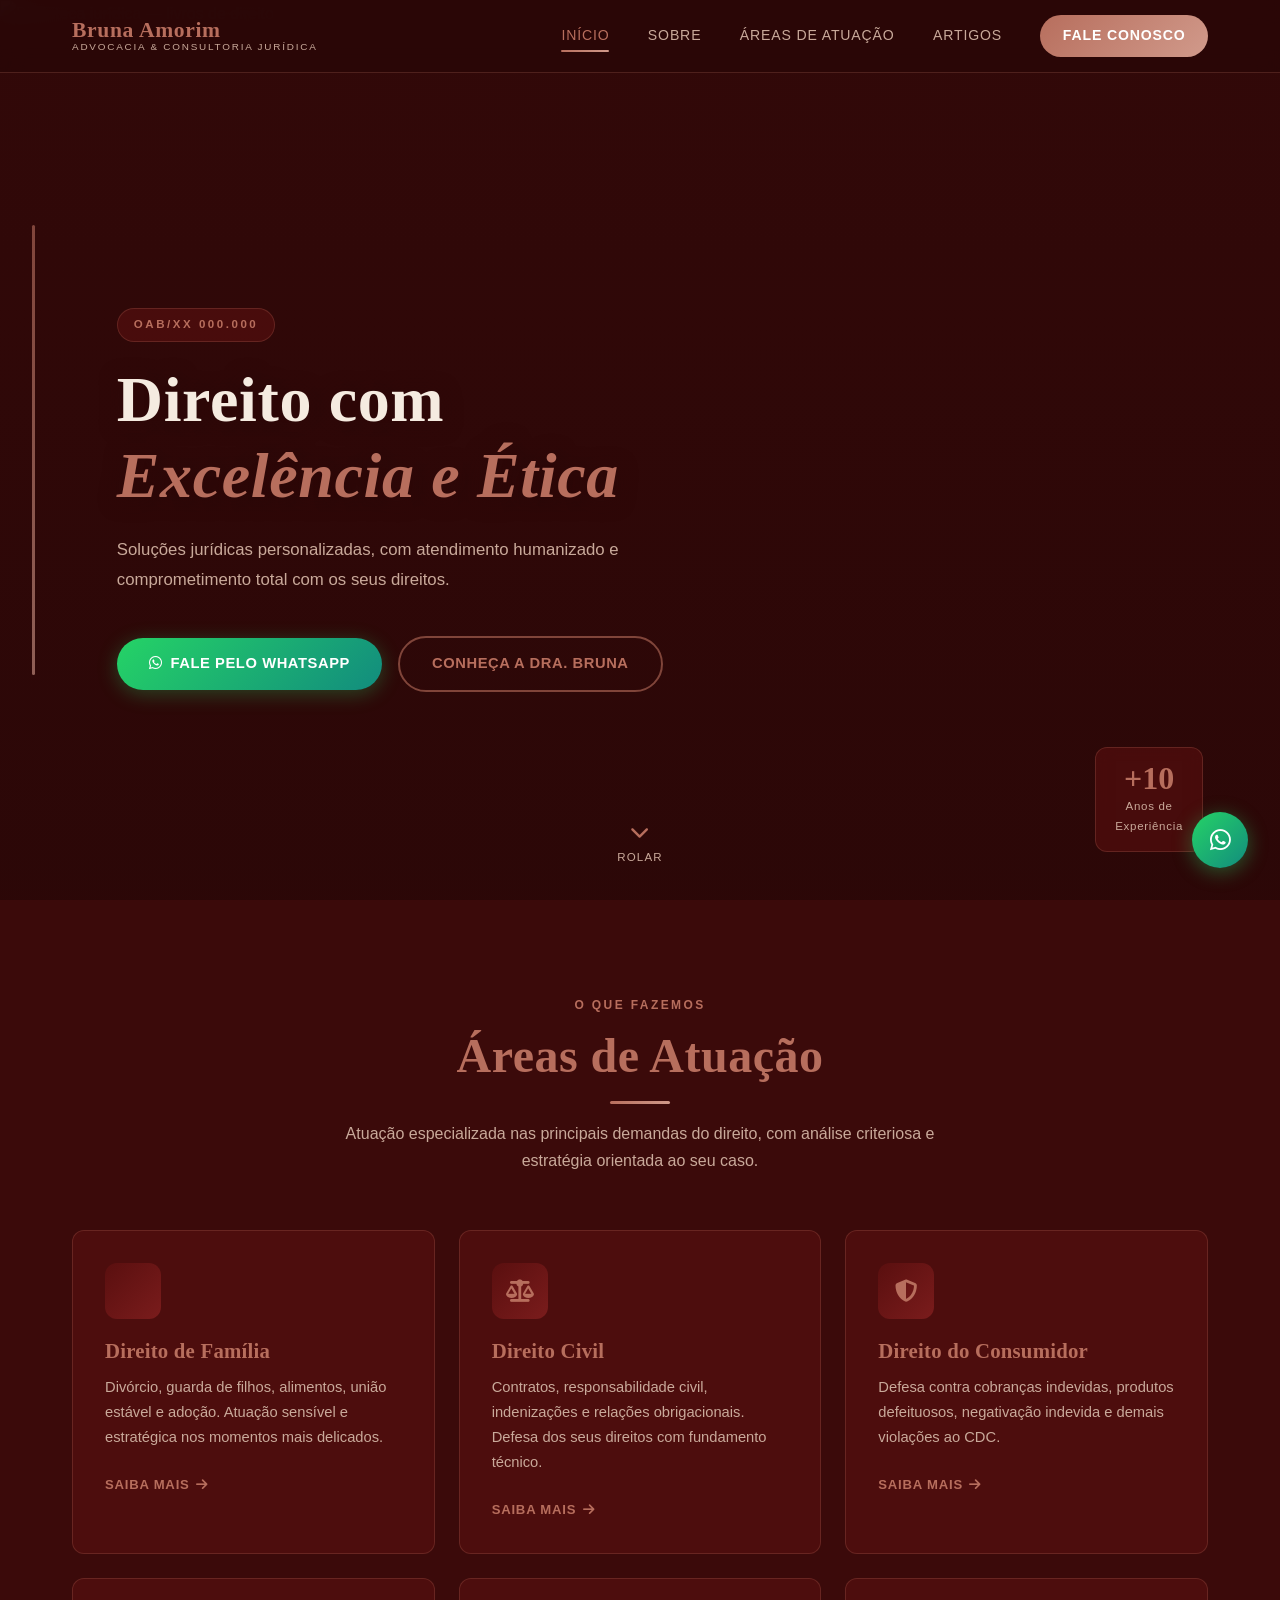
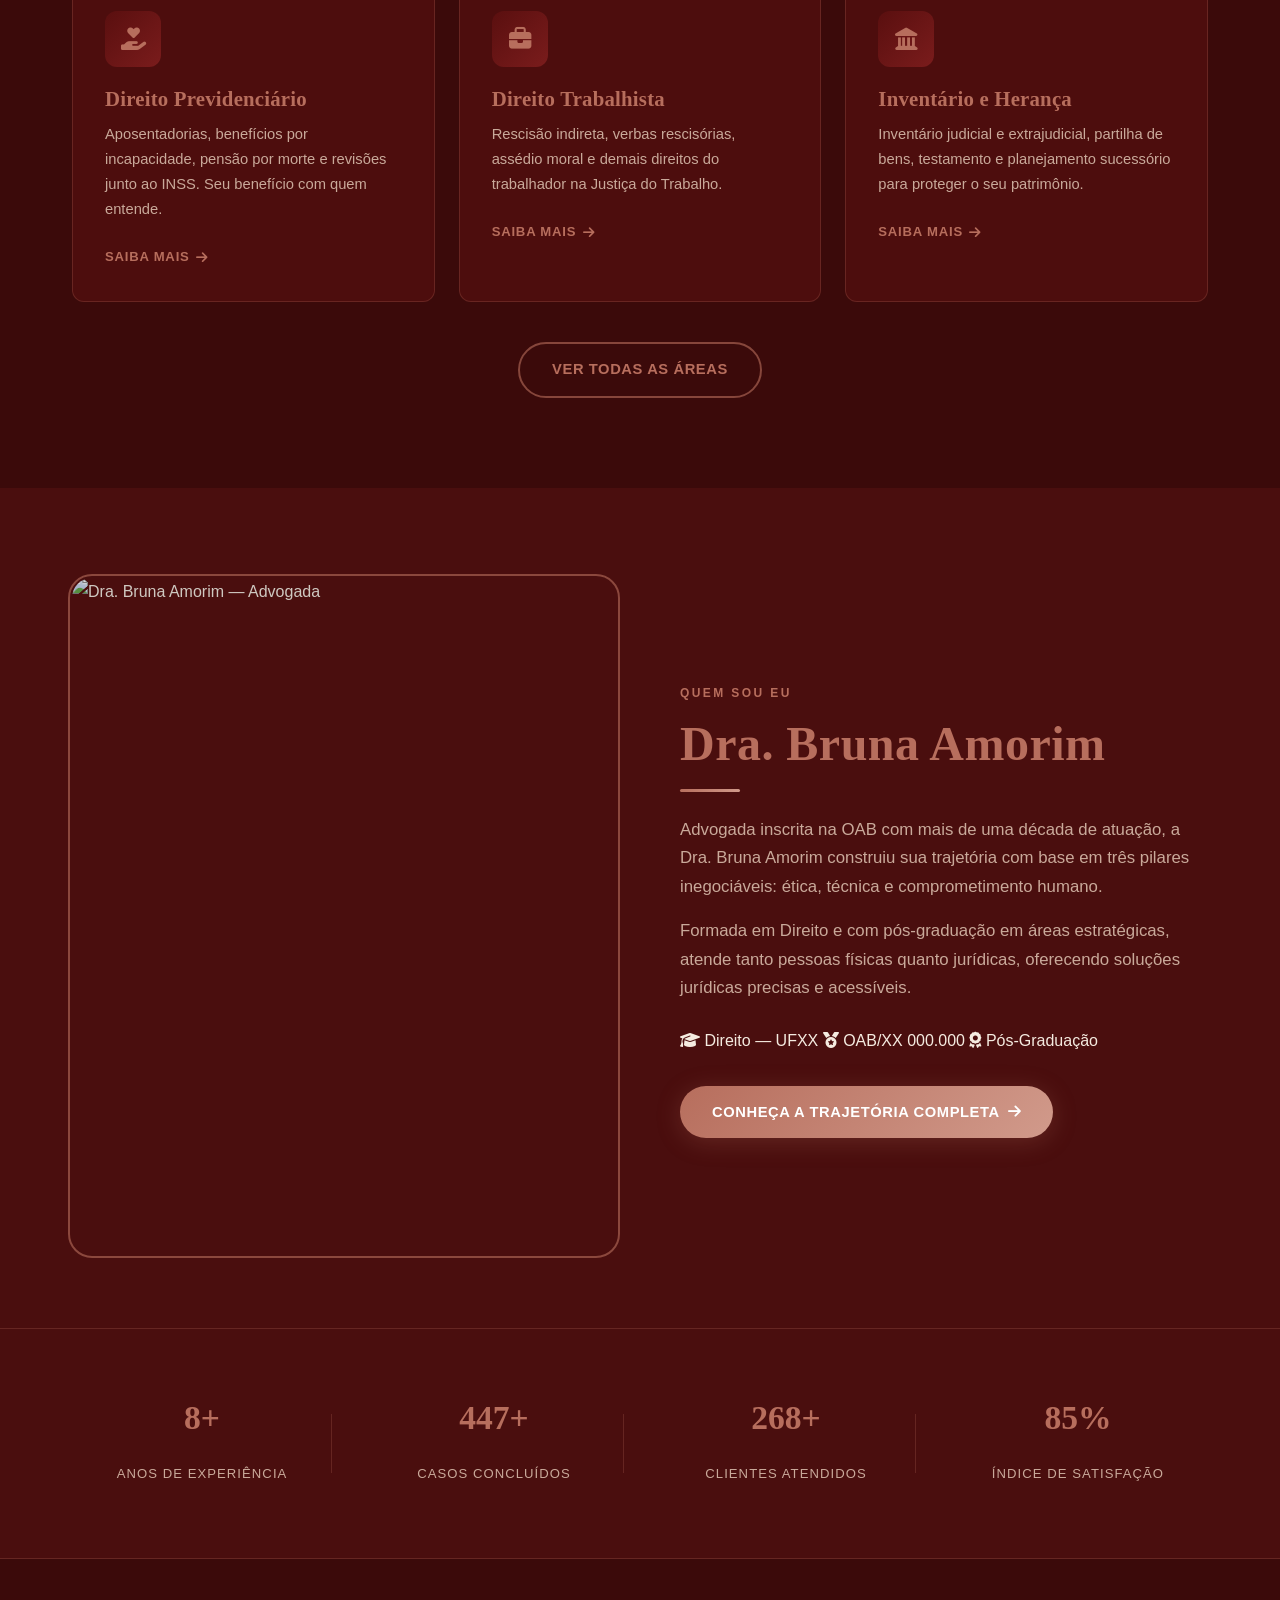
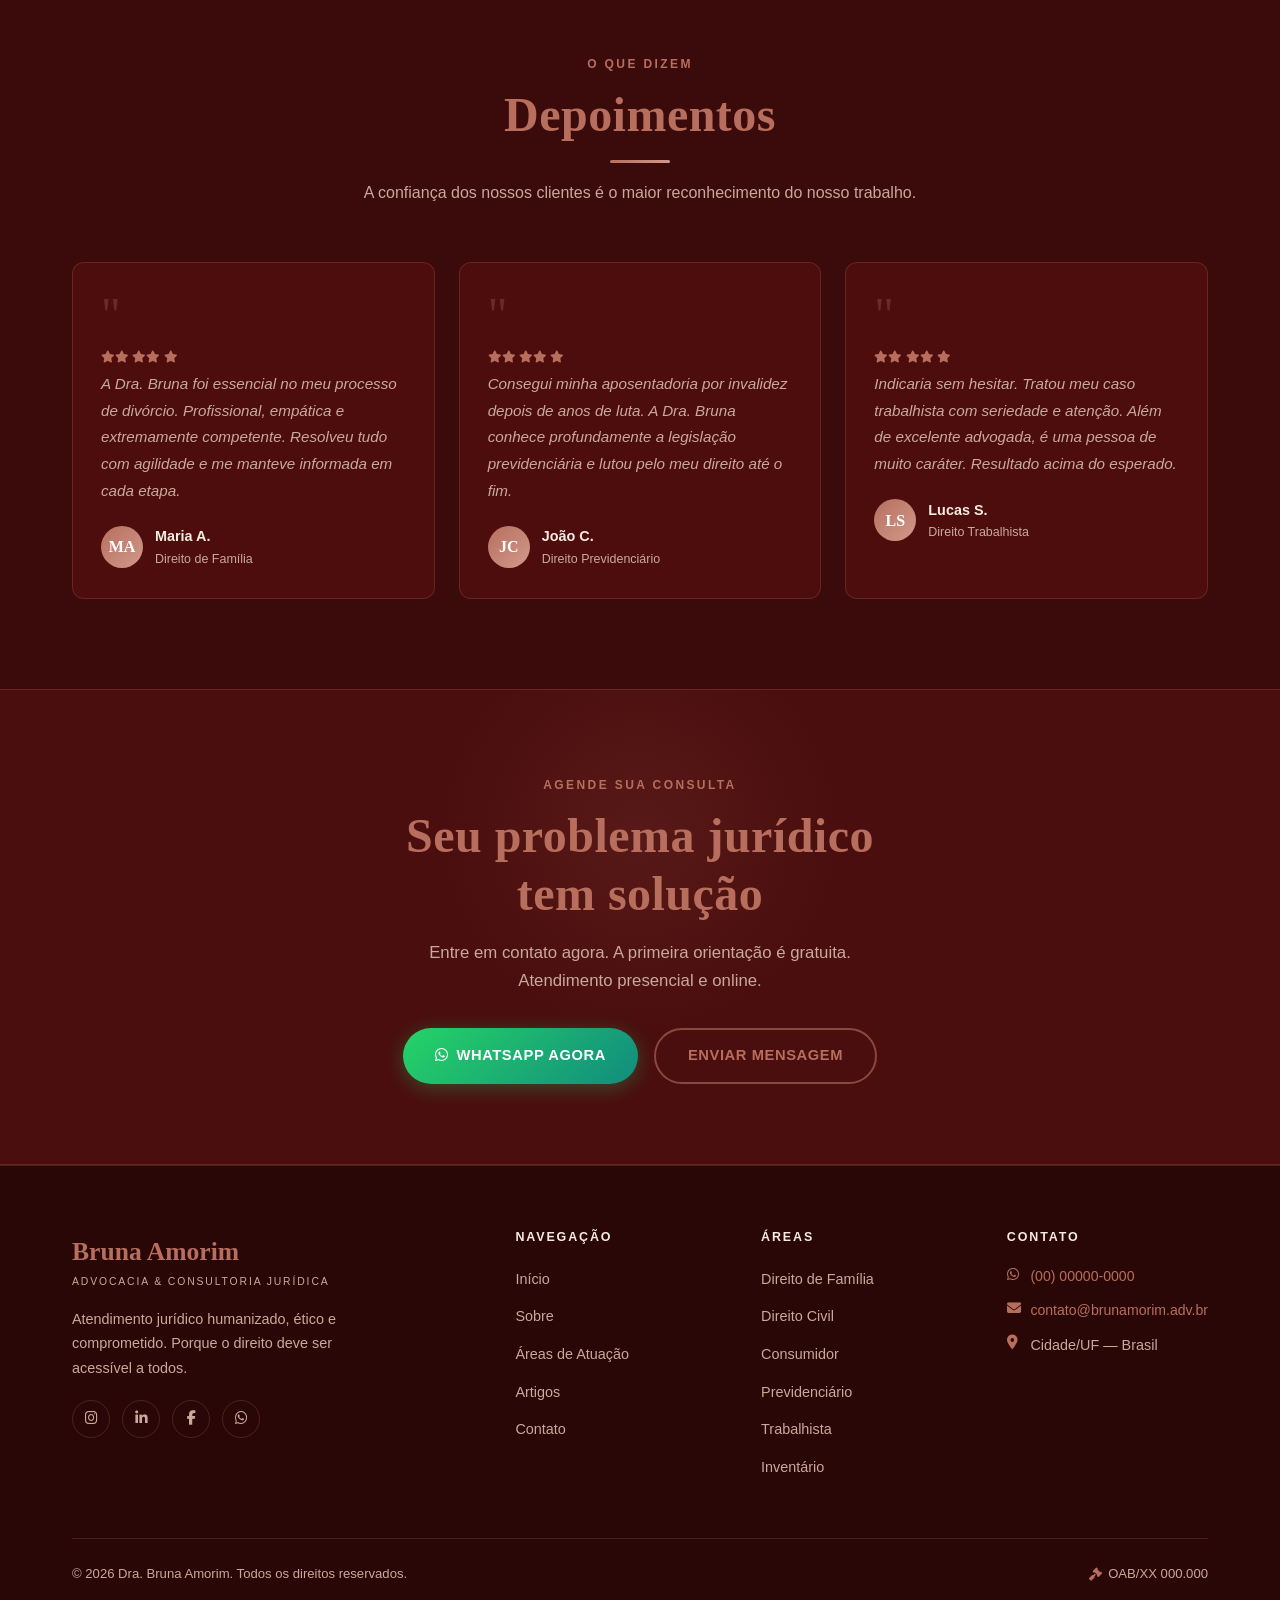
==== index.html @ 4c7e35c0 "feat: implementação inicial do site advogada Bruna Amorim - 5 páginas HTML: index, sobre, areas, art" ====
<!DOCTYPE html>
<html lang="pt-BR">
<head>
    <meta charset="UTF-8">
    <meta name="viewport" content="width=device-width, initial-scale=1.0">

    <!-- SEO -->
    <title>Dra. Bruna Amorim | Advogada — Direito com Excelência e Ética</title>
    <meta name="description" content="Dra. Bruna Amorim, advogada com atuação em Direito de Família, Direito Civil, Previdenciário e mais. Atendimento humanizado e comprometido.">
    <meta name="keywords" content="advogada, Bruna Amorim, direito de família, direito civil, previdenciário, trabalhista, OAB">

    <!-- Open Graph -->
    <meta property="og:title" content="Dra. Bruna Amorim | Advogada">
    <meta property="og:description" content="Direito com excelência, ética e comprometimento.">
    <meta property="og:type" content="website">
    <meta property="og:url" content="https://brunamorim.adv.br">

    <!-- Favicon placeholder -->
    <link rel="icon" type="image/svg+xml" href="assets/images/brand/favicon.svg">

    <!-- Fonts via theme.css @import -->

    <!-- FontAwesome -->
    <link rel="stylesheet" href="https://cdnjs.cloudflare.com/ajax/libs/font-awesome/6.5.0/css/all.min.css">

    <!-- Stylesheets -->
    <link rel="stylesheet" href="assets/css/theme.css">
    <link rel="stylesheet" href="assets/css/style.css">
    <link rel="stylesheet" href="assets/css/components/hero.css">
    <link rel="stylesheet" href="assets/css/components/cards.css">
    <link rel="stylesheet" href="assets/css/components/animations.css">
</head>
<body>

    <!-- ═══════════════════════════════════════
         HEADER
    ═══════════════════════════════════════ -->
    <header>
        <div class="nav-overlay"></div>
        <div class="nav-container">
            <a href="index.html" class="nav-logo" aria-label="Dra. Bruna Amorim — Início">
                <span class="logo-name">Bruna Amorim</span>
                <span class="logo-sub">Advocacia &amp; Consultoria Jurídica</span>
            </a>

            <nav class="nav-links" aria-label="Navegação principal">
                <a href="index.html" class="active">Início</a>
                <a href="sobre.html">Sobre</a>
                <a href="areas.html">Áreas de Atuação</a>
                <a href="artigos.html">Artigos</a>
                <a href="contato.html" class="nav-cta">Fale Conosco</a>
            </nav>

            <button class="hamburger" aria-label="Abrir menu" aria-expanded="false">
                <span></span>
                <span></span>
                <span></span>
            </button>
        </div>
    </header>

    <!-- ═══════════════════════════════════════
         HERO
    ═══════════════════════════════════════ -->
    <section class="hero" aria-label="Apresentação">
        <div class="hero-bg">
            <img src="https://images.unsplash.com/photo-1589829085413-56de8ae18c73?w=1920&q=80"
                 alt="Biblioteca jurídica — livros de direito" loading="eager">
            <div class="hero-overlay"></div>
        </div>

        <div class="hero-content">
            <span class="hero-label animate-fade">OAB/XX 000.000</span>
            <h1 class="animate-fade-up">
                Direito com<br><em>Excelência e Ética</em>
            </h1>
            <p class="hero-sub animate-fade-up reveal reveal-delay-1">
                Soluções jurídicas personalizadas, com atendimento humanizado e
                comprometimento total com os seus direitos.
            </p>
            <div class="hero-actions animate-fade-up reveal reveal-delay-2">
                <a href="https://wa.me/5500000000000" target="_blank" rel="noopener" class="btn btn-whatsapp">
                    <i class="fa-brands fa-whatsapp"></i> Fale pelo WhatsApp
                </a>
                <a href="sobre.html" class="btn btn-outline">
                    Conheça a Dra. Bruna
                </a>
            </div>
        </div>

        <div class="hero-badge reveal reveal-delay-3">
            <div class="badge-number">+10</div>
            <div class="badge-label">Anos de<br>Experiência</div>
        </div>

        <div class="hero-scroll" aria-hidden="true">
            <i class="fa-solid fa-chevron-down"></i>
            <span>Rolar</span>
        </div>
    </section>

    <!-- ═══════════════════════════════════════
         ÁREAS EM DESTAQUE
    ═══════════════════════════════════════ -->
    <section class="section" id="areas" aria-label="Áreas de atuação em destaque">
        <div class="container">
            <div class="section-header reveal">
                <span class="section-label">O que fazemos</span>
                <h2>Áreas de Atuação</h2>
                <div class="divider"></div>
                <p>Atuação especializada nas principais demandas do direito,
                   com análise criteriosa e estratégia orientada ao seu caso.</p>
            </div>

            <div class="areas-grid">
                <!-- Card 1 -->
                <article class="card area-card reveal reveal-delay-1">
                    <div class="card-icon"><i class="fa-solid fa-house-heart"></i></div>
                    <h3>Direito de Família</h3>
                    <p>Divórcio, guarda de filhos, alimentos, união estável e adoção.
                       Atuação sensível e estratégica nos momentos mais delicados.</p>
                    <a href="areas.html#familia" class="card-link">
                        Saiba mais <i class="fa-solid fa-arrow-right"></i>
                    </a>
                </article>

                <!-- Card 2 -->
                <article class="card area-card reveal reveal-delay-2">
                    <div class="card-icon"><i class="fa-solid fa-scale-balanced"></i></div>
                    <h3>Direito Civil</h3>
                    <p>Contratos, responsabilidade civil, indenizações e relações
                       obrigacionais. Defesa dos seus direitos com fundamento técnico.</p>
                    <a href="areas.html#civil" class="card-link">
                        Saiba mais <i class="fa-solid fa-arrow-right"></i>
                    </a>
                </article>

                <!-- Card 3 -->
                <article class="card area-card reveal reveal-delay-3">
                    <div class="card-icon"><i class="fa-solid fa-shield-halved"></i></div>
                    <h3>Direito do Consumidor</h3>
                    <p>Defesa contra cobranças indevidas, produtos defeituosos,
                       negativação indevida e demais violações ao CDC.</p>
                    <a href="areas.html#consumidor" class="card-link">
                        Saiba mais <i class="fa-solid fa-arrow-right"></i>
                    </a>
                </article>

                <!-- Card 4 -->
                <article class="card area-card reveal reveal-delay-1">
                    <div class="card-icon"><i class="fa-solid fa-hand-holding-heart"></i></div>
                    <h3>Direito Previdenciário</h3>
                    <p>Aposentadorias, benefícios por incapacidade, pensão por morte
                       e revisões junto ao INSS. Seu benefício com quem entende.</p>
                    <a href="areas.html#previdenciario" class="card-link">
                        Saiba mais <i class="fa-solid fa-arrow-right"></i>
                    </a>
                </article>

                <!-- Card 5 -->
                <article class="card area-card reveal reveal-delay-2">
                    <div class="card-icon"><i class="fa-solid fa-briefcase"></i></div>
                    <h3>Direito Trabalhista</h3>
                    <p>Rescisão indireta, verbas rescisórias, assédio moral e demais
                       direitos do trabalhador na Justiça do Trabalho.</p>
                    <a href="areas.html#trabalhista" class="card-link">
                        Saiba mais <i class="fa-solid fa-arrow-right"></i>
                    </a>
                </article>

                <!-- Card 6 -->
                <article class="card area-card reveal reveal-delay-3">
                    <div class="card-icon"><i class="fa-solid fa-landmark"></i></div>
                    <h3>Inventário e Herança</h3>
                    <p>Inventário judicial e extrajudicial, partilha de bens, testamento
                       e planejamento sucessório para proteger o seu patrimônio.</p>
                    <a href="areas.html#inventario" class="card-link">
                        Saiba mais <i class="fa-solid fa-arrow-right"></i>
                    </a>
                </article>
            </div>

            <div style="text-align:center; margin-top:2.5rem;" class="reveal">
                <a href="areas.html" class="btn btn-outline">Ver todas as áreas</a>
            </div>
        </div>
    </section>

    <!-- ═══════════════════════════════════════
         SOBRE — PREVIEW
    ═══════════════════════════════════════ -->
    <section class="section section-alt" id="sobre-preview" aria-label="Sobre a advogada">
        <div class="container">
            <div class="about-preview">
                <div class="about-preview-img reveal">
                    <img src="https://images.unsplash.com/photo-1607990281513-2c110a25bd8c?w=800&q=80"
                         alt="Dra. Bruna Amorim — Advogada">
                </div>
                <div class="about-preview-text reveal reveal-delay-1">
                    <span class="section-label">Quem sou eu</span>
                    <h2>Dra. Bruna Amorim</h2>
                    <div class="divider divider-left"></div>
                    <p>
                        Advogada inscrita na OAB com mais de uma década de atuação,
                        a Dra. Bruna Amorim construiu sua trajetória com base em três
                        pilares inegociáveis: ética, técnica e comprometimento humano.
                    </p>
                    <p>
                        Formada em Direito e com pós-graduação em áreas estratégicas,
                        atende tanto pessoas físicas quanto jurídicas, oferecendo
                        soluções jurídicas precisas e acessíveis.
                    </p>
                    <div class="credentials-strip" style="justify-content: flex-start; margin-top: 1.5rem; margin-bottom: 2rem;">
                        <span class="credential-badge">
                            <i class="fa-solid fa-graduation-cap"></i> Direito — UFXX
                        </span>
                        <span class="credential-badge">
                            <i class="fa-solid fa-medal"></i> OAB/XX 000.000
                        </span>
                        <span class="credential-badge">
                            <i class="fa-solid fa-award"></i> Pós-Graduação
                        </span>
                    </div>
                    <a href="sobre.html" class="btn btn-primary">
                        Conheça a trajetória completa <i class="fa-solid fa-arrow-right"></i>
                    </a>
                </div>
            </div>
        </div>
    </section>

    <!-- ═══════════════════════════════════════
         NÚMEROS / STATS
    ═══════════════════════════════════════ -->
    <div class="stats-strip" aria-label="Estatísticas e conquistas">
        <div class="container">
            <div class="stats-grid">
                <div class="stat-item reveal">
                    <div class="stat-number">
                        <span data-count="10" data-suffix="+">0+</span>
                    </div>
                    <div class="stat-label">Anos de Experiência</div>
                </div>
                <div class="stat-item reveal reveal-delay-1">
                    <div class="stat-number">
                        <span data-count="500" data-suffix="+">0+</span>
                    </div>
                    <div class="stat-label">Casos Concluídos</div>
                </div>
                <div class="stat-item reveal reveal-delay-2">
                    <div class="stat-number">
                        <span data-count="300" data-suffix="+">0+</span>
                    </div>
                    <div class="stat-label">Clientes Atendidos</div>
                </div>
                <div class="stat-item reveal reveal-delay-3">
                    <div class="stat-number">
                        <span data-count="95" data-suffix="%">0%</span>
                    </div>
                    <div class="stat-label">Índice de Satisfação</div>
                </div>
            </div>
        </div>
    </div>

    <!-- ═══════════════════════════════════════
         DEPOIMENTOS
    ═══════════════════════════════════════ -->
    <section class="section" id="depoimentos" aria-label="Depoimentos de clientes">
        <div class="container">
            <div class="section-header reveal">
                <span class="section-label">O que dizem</span>
                <h2>Depoimentos</h2>
                <div class="divider"></div>
                <p>A confiança dos nossos clientes é o maior reconhecimento do nosso trabalho.</p>
            </div>

            <div class="testimonials-grid">
                <div class="testimonial-card reveal reveal-delay-1">
                    <div class="quote-icon">"</div>
                    <div class="testimonial-stars">
                        <i class="fa-solid fa-star"></i><i class="fa-solid fa-star"></i>
                        <i class="fa-solid fa-star"></i><i class="fa-solid fa-star"></i>
                        <i class="fa-solid fa-star"></i>
                    </div>
                    <p>A Dra. Bruna foi essencial no meu processo de divórcio. Profissional,
                       empática e extremamente competente. Resolveu tudo com agilidade e me
                       manteve informada em cada etapa.</p>
                    <div class="testimonial-author">
                        <div class="author-avatar">MA</div>
                        <div>
                            <div class="author-name">Maria A.</div>
                            <div class="author-info">Direito de Família</div>
                        </div>
                    </div>
                </div>

                <div class="testimonial-card reveal reveal-delay-2">
                    <div class="quote-icon">"</div>
                    <div class="testimonial-stars">
                        <i class="fa-solid fa-star"></i><i class="fa-solid fa-star"></i>
                        <i class="fa-solid fa-star"></i><i class="fa-solid fa-star"></i>
                        <i class="fa-solid fa-star"></i>
                    </div>
                    <p>Consegui minha aposentadoria por invalidez depois de anos de luta.
                       A Dra. Bruna conhece profundamente a legislação previdenciária e
                       lutou pelo meu direito até o fim.</p>
                    <div class="testimonial-author">
                        <div class="author-avatar">JC</div>
                        <div>
                            <div class="author-name">João C.</div>
                            <div class="author-info">Direito Previdenciário</div>
                        </div>
                    </div>
                </div>

                <div class="testimonial-card reveal reveal-delay-3">
                    <div class="quote-icon">"</div>
                    <div class="testimonial-stars">
                        <i class="fa-solid fa-star"></i><i class="fa-solid fa-star"></i>
                        <i class="fa-solid fa-star"></i><i class="fa-solid fa-star"></i>
                        <i class="fa-solid fa-star"></i>
                    </div>
                    <p>Indicaria sem hesitar. Tratou meu caso trabalhista com seriedade
                       e atenção. Além de excelente advogada, é uma pessoa de muito
                       caráter. Resultado acima do esperado.</p>
                    <div class="testimonial-author">
                        <div class="author-avatar">LS</div>
                        <div>
                            <div class="author-name">Lucas S.</div>
                            <div class="author-info">Direito Trabalhista</div>
                        </div>
                    </div>
                </div>
            </div>
        </div>
    </section>

    <!-- ═══════════════════════════════════════
         CTA FINAL
    ═══════════════════════════════════════ -->
    <div class="cta-banner" aria-label="Chamada para ação">
        <span class="section-label reveal">Agende sua consulta</span>
        <h2 class="reveal reveal-delay-1">Seu problema jurídico<br>tem solução</h2>
        <p class="reveal reveal-delay-2">
            Entre em contato agora. A primeira orientação é gratuita.
            Atendimento presencial e online.
        </p>
        <div class="cta-actions reveal reveal-delay-3">
            <a href="https://wa.me/5500000000000" target="_blank" rel="noopener" class="btn btn-whatsapp">
                <i class="fa-brands fa-whatsapp"></i> WhatsApp Agora
            </a>
            <a href="contato.html" class="btn btn-outline">
                Enviar mensagem
            </a>
        </div>
    </div>

    <!-- ═══════════════════════════════════════
         FOOTER
    ═══════════════════════════════════════ -->
    <footer>
        <div class="container">
            <div class="footer-grid">
                <!-- Brand -->
                <div class="footer-brand">
                    <div class="logo-name">Bruna Amorim</div>
                    <div class="logo-sub">Advocacia &amp; Consultoria Jurídica</div>
                    <p>Atendimento jurídico humanizado, ético e comprometido.
                       Porque o direito deve ser acessível a todos.</p>
                    <div class="footer-social">
                        <a href="#" aria-label="Instagram"><i class="fa-brands fa-instagram"></i></a>
                        <a href="#" aria-label="LinkedIn"><i class="fa-brands fa-linkedin-in"></i></a>
                        <a href="#" aria-label="Facebook"><i class="fa-brands fa-facebook-f"></i></a>
                        <a href="https://wa.me/5500000000000" target="_blank" rel="noopener" aria-label="WhatsApp">
                            <i class="fa-brands fa-whatsapp"></i>
                        </a>
                    </div>
                </div>

                <!-- Navegação -->
                <div class="footer-col">
                    <h5>Navegação</h5>
                    <ul>
                        <li><a href="index.html">Início</a></li>
                        <li><a href="sobre.html">Sobre</a></li>
                        <li><a href="areas.html">Áreas de Atuação</a></li>
                        <li><a href="artigos.html">Artigos</a></li>
                        <li><a href="contato.html">Contato</a></li>
                    </ul>
                </div>

                <!-- Áreas -->
                <div class="footer-col">
                    <h5>Áreas</h5>
                    <ul>
                        <li><a href="areas.html#familia">Direito de Família</a></li>
                        <li><a href="areas.html#civil">Direito Civil</a></li>
                        <li><a href="areas.html#consumidor">Consumidor</a></li>
                        <li><a href="areas.html#previdenciario">Previdenciário</a></li>
                        <li><a href="areas.html#trabalhista">Trabalhista</a></li>
                        <li><a href="areas.html#inventario">Inventário</a></li>
                    </ul>
                </div>

                <!-- Contato -->
                <div class="footer-col">
                    <h5>Contato</h5>
                    <div class="contact-item">
                        <i class="fa-brands fa-whatsapp"></i>
                        <a href="https://wa.me/5500000000000" target="_blank" rel="noopener">(00) 00000-0000</a>
                    </div>
                    <div class="contact-item">
                        <i class="fa-solid fa-envelope"></i>
                        <a href="mailto:contato@brunamorim.adv.br">contato@brunamorim.adv.br</a>
                    </div>
                    <div class="contact-item">
                        <i class="fa-solid fa-location-dot"></i>
                        <p style="margin:0">Cidade/UF — Brasil</p>
                    </div>
                </div>
            </div>

            <div class="footer-bottom">
                <p>© 2026 Dra. Bruna Amorim. Todos os direitos reservados.</p>
                <div class="footer-oab">
                    <i class="fa-solid fa-gavel"></i>
                    OAB/XX 000.000
                </div>
            </div>
        </div>
    </footer>

    <!-- Botão flutuante WhatsApp -->
    <a href="https://wa.me/5500000000000" target="_blank" rel="noopener"
       class="whatsapp-float" aria-label="Conversar pelo WhatsApp">
        <i class="fa-brands fa-whatsapp"></i>
    </a>

    <script src="assets/js/menu.js"></script>
    <script src="assets/js/scroll.js"></script>
</body>
</html>
---- assets/css/theme.css ----
/* ============================================
   TEMA — ADVOGADA BRUNA AMORIM
   Paleta: Bordô Profundo + Cobre Elegante
   ============================================ */

:root {
    /* ── Cores Primárias (Fundo Bordô) ── */
    --bg-primary:    #3B0A0A;   /* bordô profundo */
    --bg-secondary:  #5A0F0F;   /* bordô variação */

    /* ── Cores de Acento (Cobre / Rosé Gold) ── */
    --accent-primary: #B76E5D;  /* cobre elegante — logo, títulos */
    --accent-light:   #D19A8B;  /* rosé gold — hover, detalhes */

    /* ── Sombras e Texturas ── */
    --shadow-deep: #2A0707;     /* quase preto avermelhado */
    --red-vivid:   #7A1C1C;     /* vermelho escuro mais vivo */

    /* ── Superfícies ── */
    --surface-01: rgba(90, 15, 15, 0.60);   /* cards sobre fundo escuro */
    --surface-02: rgba(42,  7,  7, 0.80);   /* overlays */
    --surface-03: #4A0E0E;                  /* seção alternada */

    /* ── Texto ── */
    --text-main:   #F5EBE0;    /* creme claro — texto principal */
    --text-muted:  #C9A99A;    /* rosé claro — texto secundário */
    --text-accent: #B76E5D;    /* cobre — destaques inline */

    /* ── Bordas ── */
    --border-subtle: rgba(183, 110, 93, 0.25);
    --border-strong: rgba(183, 110, 93, 0.60);

    /* ── Gradientes ── */
    --gradient-hero:    linear-gradient(160deg, #2A0707 0%, #5A0F0F 100%);
    --gradient-accent:  linear-gradient(135deg, #B76E5D 0%, #D19A8B 100%);
    --gradient-overlay: linear-gradient(to bottom, rgba(42,7,7,0.55) 0%, rgba(42,7,7,0.90) 100%);

    /* ── Sombras ── */
    --shadow-sm:  0 2px  8px rgba(42, 7, 7, 0.40);
    --shadow-md:  0 6px 20px rgba(42, 7, 7, 0.55);
    --shadow-lg:  0 12px 40px rgba(42, 7, 7, 0.70);
    --shadow-gold: 0 4px 24px rgba(183, 110, 93, 0.25);

    /* ── Transições ── */
    --transition-fast:   all 0.2s ease;
    --transition-normal: all 0.35s cubic-bezier(0.4, 0, 0.2, 1);
    --transition-slow:   all 0.55s cubic-bezier(0.4, 0, 0.2, 1);

    /* ── Bordas Arredondadas ── */
    --radius-sm:  6px;
    --radius-md:  12px;
    --radius-lg:  20px;
    --radius-full: 9999px;

    /* ── Espaçamentos ── */
    --section-py: clamp(4rem, 10vh, 7rem);
    --container-px: clamp(1rem, 5vw, 2rem);
    --container-max: 1200px;
}

/* ── Tipografia ── */
@import url('https://fonts.googleapis.com/css2?family=Cormorant+Garamond:ital,wght@0,400;0,500;0,600;0,700;1,400;1,600&family=Inter:wght@300;400;500;600&display=swap');

body {
    font-family: 'Inter', -apple-system, BlinkMacSystemFont, sans-serif;
    background-color: var(--bg-primary);
    color: var(--text-main);
    line-height: 1.7;
    -webkit-font-smoothing: antialiased;
    -moz-osx-font-smoothing: grayscale;
}

h1, h2, h3, h4, h5, h6 {
    font-family: 'Cormorant Garamond', 'Georgia', serif;
    font-weight: 600;
    color: var(--accent-primary);
    line-height: 1.2;
    letter-spacing: 0.01em;
}

h1 { font-size: clamp(2.4rem, 6vw, 4rem); }
h2 { font-size: clamp(1.9rem, 4.5vw, 3rem); }
h3 { font-size: clamp(1.5rem, 3vw, 2.1rem); }
h4 { font-size: clamp(1.2rem, 2vw, 1.6rem); }
h5 { font-size: clamp(1rem, 1.5vw, 1.2rem); }

p {
    font-size: clamp(0.95rem, 1.5vw, 1.05rem);
    color: var(--text-muted);
}

a { color: var(--accent-primary); text-decoration: none; transition: var(--transition-fast); }
a:hover { color: var(--accent-light); }

/* ── Utilitários de cor ── */
.text-accent   { color: var(--accent-primary); }
.text-main     { color: var(--text-main); }
.text-muted    { color: var(--text-muted); }
.bg-primary    { background-color: var(--bg-primary); }
.bg-secondary  { background-color: var(--bg-secondary); }
.bg-surface    { background-color: var(--surface-03); }

.gradient-text {
    background: var(--gradient-accent);
    -webkit-background-clip: text;
    -webkit-text-fill-color: transparent;
    background-clip: text;
}

/* ── Botões ── */
.btn {
    display: inline-flex;
    align-items: center;
    gap: 0.5rem;
    padding: 0.85rem 2rem;
    border-radius: var(--radius-full);
    font-family: 'Inter', sans-serif;
    font-weight: 600;
    font-size: 0.92rem;
    letter-spacing: 0.04em;
    text-transform: uppercase;
    cursor: pointer;
    border: none;
    transition: var(--transition-normal);
    text-decoration: none;
}

.btn-primary {
    background: var(--gradient-accent);
    color: #fff;
    box-shadow: var(--shadow-gold);
}
.btn-primary:hover {
    transform: translateY(-2px);
    box-shadow: 0 8px 32px rgba(183, 110, 93, 0.40);
    color: #fff;
}

.btn-outline {
    background: transparent;
    color: var(--accent-primary);
    border: 2px solid var(--border-strong);
}
.btn-outline:hover {
    background: var(--surface-01);
    color: var(--accent-light);
    border-color: var(--accent-light);
    transform: translateY(-2px);
}

.btn-whatsapp {
    background: linear-gradient(135deg, #25D366, #128C7E);
    color: #fff;
    box-shadow: 0 4px 20px rgba(37, 211, 102, 0.30);
}
.btn-whatsapp:hover {
    transform: translateY(-2px);
    box-shadow: 0 8px 30px rgba(37, 211, 102, 0.45);
    color: #fff;
}

/* ── Divisor decorativo ── */
.divider {
    width: 60px;
    height: 3px;
    background: var(--gradient-accent);
    border-radius: 2px;
    margin: 1rem auto;
}
.divider-left { margin-left: 0; }

/* ── Seção título ── */
.section-label {
    display: inline-block;
    font-family: 'Inter', sans-serif;
    font-size: 0.75rem;
    font-weight: 600;
    letter-spacing: 0.2em;
    text-transform: uppercase;
    color: var(--accent-primary);
    margin-bottom: 0.75rem;
}

/* ── Animações ── */
@keyframes fadeInUp {
    from { opacity: 0; transform: translateY(30px); }
    to   { opacity: 1; transform: translateY(0); }
}
@keyframes fadeIn {
    from { opacity: 0; }
    to   { opacity: 1; }
}
@keyframes float {
    0%, 100% { transform: translateY(0); }
    50%       { transform: translateY(-8px); }
}
@keyframes shimmer {
    0%   { background-position: -200% 0; }
    100% { background-position:  200% 0; }
}

.animate-fade-up  { animation: fadeInUp  0.7s ease both; }
.animate-fade     { animation: fadeIn    0.7s ease both; }
.animate-float    { animation: float    3s ease-in-out infinite; }

/* Intersection Observer — reveal on scroll */
.reveal {
    opacity: 0;
    transform: translateY(28px);
    transition: opacity 0.65s ease, transform 0.65s ease;
}
.reveal.visible {
    opacity: 1;
    transform: translateY(0);
}
.reveal-delay-1 { transition-delay: 0.1s; }
.reveal-delay-2 { transition-delay: 0.2s; }
.reveal-delay-3 { transition-delay: 0.3s; }
.reveal-delay-4 { transition-delay: 0.4s; }
---- assets/css/style.css ----
/* ============================================
   GLOBAL — RESET, NAV, FOOTER, UTILITÁRIOS
   ============================================ */

/* ── Reset ── */
*, *::before, *::after {
    margin: 0;
    padding: 0;
    box-sizing: border-box;
}

html {
    scroll-behavior: smooth;
    scroll-padding-top: 80px;
}

img { max-width: 100%; height: auto; display: block; }
ul  { list-style: none; }
button { cursor: pointer; font-family: inherit; }

/* ── Container ── */
.container {
    max-width: var(--container-max);
    margin: 0 auto;
    padding: 0 var(--container-px);
}

/* ── Seção base ── */
.section {
    padding: var(--section-py) 0;
}
.section-alt {
    background-color: var(--surface-03);
}
.section-dark {
    background-color: var(--shadow-deep);
}

/* ── Hero interno (páginas internas) ── */
.page-hero {
    position: relative;
    padding: 7rem var(--container-px) 4rem;
    background: var(--gradient-hero);
    overflow: hidden;
    text-align: center;
}
.page-hero::after {
    content: '';
    position: absolute;
    bottom: 0; left: 0; right: 0;
    height: 60px;
    background: linear-gradient(to bottom, transparent, var(--bg-primary));
}
.page-hero h1 {
    font-size: clamp(2rem, 5vw, 3.2rem);
    margin-bottom: 1rem;
}
.page-hero p {
    font-size: 1.05rem;
    max-width: 580px;
    margin: 0 auto;
}
.breadcrumb {
    display: flex;
    align-items: center;
    justify-content: center;
    gap: 0.5rem;
    font-size: 0.85rem;
    color: var(--text-muted);
    margin-bottom: 1rem;
}
.breadcrumb a { color: var(--accent-primary); }
.breadcrumb span { color: var(--text-muted); }

/* ── Header / Nav ── */
header {
    position: fixed;
    top: 0; left: 0;
    width: 100%;
    z-index: 1000;
    background-color: rgba(42, 7, 7, 0.92);
    backdrop-filter: blur(12px);
    -webkit-backdrop-filter: blur(12px);
    border-bottom: 1px solid var(--border-subtle);
    transition: var(--transition-normal);
}
header.scrolled {
    background-color: rgba(42, 7, 7, 0.98);
    box-shadow: var(--shadow-md);
}

.nav-container {
    max-width: var(--container-max);
    margin: 0 auto;
    padding: 0 var(--container-px);
    height: 72px;
    display: flex;
    align-items: center;
    justify-content: space-between;
}

.nav-logo {
    display: flex;
    flex-direction: column;
    line-height: 1.1;
    text-decoration: none;
}
.nav-logo .logo-name {
    font-family: 'Cormorant Garamond', serif;
    font-size: 1.35rem;
    font-weight: 700;
    color: var(--accent-primary);
    letter-spacing: 0.03em;
}
.nav-logo .logo-sub {
    font-family: 'Inter', sans-serif;
    font-size: 0.62rem;
    font-weight: 500;
    letter-spacing: 0.18em;
    text-transform: uppercase;
    color: var(--text-muted);
}
.nav-logo:hover .logo-name { color: var(--accent-light); }

.nav-links {
    display: flex;
    align-items: center;
    gap: clamp(1.5rem, 3vw, 2.5rem);
}
.nav-links a {
    font-size: 0.88rem;
    font-weight: 500;
    letter-spacing: 0.06em;
    text-transform: uppercase;
    color: var(--text-muted);
    text-decoration: none;
    position: relative;
    transition: var(--transition-fast);
}
.nav-links a::after {
    content: '';
    position: absolute;
    bottom: -4px; left: 0;
    width: 0; height: 2px;
    background: var(--gradient-accent);
    border-radius: 2px;
    transition: width 0.3s ease;
}
.nav-links a:hover,
.nav-links a.active {
    color: var(--accent-primary);
}
.nav-links a:hover::after,
.nav-links a.active::after {
    width: 100%;
}
.nav-cta {
    padding: 0.55rem 1.4rem !important;
    border-radius: var(--radius-full) !important;
    background: var(--gradient-accent);
    color: #fff !important;
    text-transform: uppercase !important;
    font-weight: 600 !important;
    letter-spacing: 0.06em;
}
.nav-cta::after { display: none !important; }
.nav-cta:hover {
    opacity: 0.9;
    transform: translateY(-1px);
}

/* Hamburger */
.hamburger {
    display: none;
    flex-direction: column;
    justify-content: center;
    gap: 5px;
    width: 38px;
    height: 38px;
    background: none;
    border: none;
    cursor: pointer;
    padding: 4px;
}
.hamburger span {
    display: block;
    height: 2px;
    background: var(--accent-primary);
    border-radius: 2px;
    transition: var(--transition-normal);
}
.hamburger span:nth-child(1) { width: 100%; }
.hamburger span:nth-child(2) { width: 75%; }
.hamburger span:nth-child(3) { width: 100%; }

/* Mobile overlay */
.nav-overlay {
    display: none;
    position: fixed;
    inset: 0;
    background: rgba(42, 7, 7, 0.70);
    z-index: 998;
    backdrop-filter: blur(4px);
}

/* ── Mobile Nav ── */
@media (max-width: 768px) {
    .hamburger { display: flex; }

    .nav-links {
        position: fixed;
        top: 0; right: -100%;
        width: min(320px, 85vw);
        height: 100vh;
        background: var(--shadow-deep);
        flex-direction: column;
        align-items: flex-start;
        justify-content: center;
        padding: 2rem;
        gap: 2rem;
        z-index: 999;
        transition: right 0.4s cubic-bezier(0.4, 0, 0.2, 1);
        border-left: 1px solid var(--border-subtle);
    }
    .nav-links a { font-size: 1rem; }

    header.menu-open .nav-links { right: 0; }
    header.menu-open .nav-overlay { display: block; }

    header.menu-open .hamburger span:nth-child(1) {
        transform: translateY(7px) rotate(45deg);
    }
    header.menu-open .hamburger span:nth-child(2) {
        opacity: 0; transform: scaleX(0);
    }
    header.menu-open .hamburger span:nth-child(3) {
        transform: translateY(-7px) rotate(-45deg); width: 100%;
    }
}

/* ── Footer ── */
footer {
    background-color: var(--shadow-deep);
    border-top: 1px solid var(--border-subtle);
    padding: 4rem 0 2rem;
}
.footer-grid {
    display: grid;
    grid-template-columns: 2fr 1fr 1fr 1fr;
    gap: 3rem;
    margin-bottom: 3rem;
}
.footer-brand .logo-name {
    font-family: 'Cormorant Garamond', serif;
    font-size: 1.6rem;
    font-weight: 700;
    color: var(--accent-primary);
}
.footer-brand .logo-sub {
    font-size: 0.65rem;
    letter-spacing: 0.18em;
    text-transform: uppercase;
    color: var(--text-muted);
    margin-bottom: 1rem;
}
.footer-brand p {
    font-size: 0.9rem;
    line-height: 1.7;
    max-width: 280px;
    margin-bottom: 1.2rem;
}
.footer-social {
    display: flex;
    gap: 0.75rem;
}
.footer-social a {
    width: 38px; height: 38px;
    border-radius: var(--radius-full);
    border: 1px solid var(--border-subtle);
    display: flex; align-items: center; justify-content: center;
    color: var(--text-muted);
    font-size: 0.9rem;
    transition: var(--transition-fast);
}
.footer-social a:hover {
    border-color: var(--accent-primary);
    color: var(--accent-primary);
    background: var(--surface-01);
}
.footer-col h5 {
    font-family: 'Inter', sans-serif;
    font-size: 0.78rem;
    font-weight: 600;
    letter-spacing: 0.15em;
    text-transform: uppercase;
    color: var(--text-main);
    margin-bottom: 1.25rem;
}
.footer-col ul li {
    margin-bottom: 0.65rem;
}
.footer-col ul li a {
    font-size: 0.9rem;
    color: var(--text-muted);
    transition: var(--transition-fast);
}
.footer-col ul li a:hover { color: var(--accent-light); padding-left: 4px; }
.footer-col p {
    font-size: 0.9rem;
    margin-bottom: 0.5rem;
}
.footer-col .contact-item {
    display: flex;
    align-items: flex-start;
    gap: 0.6rem;
    font-size: 0.88rem;
    color: var(--text-muted);
    margin-bottom: 0.65rem;
}
.footer-col .contact-item i {
    color: var(--accent-primary);
    margin-top: 2px;
    width: 14px;
    flex-shrink: 0;
}
.footer-bottom {
    border-top: 1px solid var(--border-subtle);
    padding-top: 1.5rem;
    display: flex;
    align-items: center;
    justify-content: space-between;
    flex-wrap: wrap;
    gap: 1rem;
}
.footer-bottom p {
    font-size: 0.82rem;
    color: var(--text-muted);
}
.footer-oab {
    font-family: 'Inter', sans-serif;
    font-size: 0.82rem;
    color: var(--text-muted);
    display: flex;
    align-items: center;
    gap: 0.4rem;
}
.footer-oab i { color: var(--accent-primary); }

@media (max-width: 1024px) {
    .footer-grid { grid-template-columns: 1fr 1fr; gap: 2rem; }
}
@media (max-width: 640px) {
    .footer-grid { grid-template-columns: 1fr; gap: 2rem; }
    .footer-bottom { flex-direction: column; text-align: center; }
}

/* ── Seção de título centralizado ── */
.section-header {
    text-align: center;
    max-width: 640px;
    margin: 0 auto 3.5rem;
}
.section-header h2 { margin-bottom: 1rem; }
.section-header p   { font-size: 1rem; }

/* ── Floating WhatsApp Button ── */
.whatsapp-float {
    position: fixed;
    bottom: 2rem;
    right: 2rem;
    z-index: 990;
    width: 56px; height: 56px;
    border-radius: var(--radius-full);
    background: linear-gradient(135deg, #25D366, #128C7E);
    color: #fff;
    display: flex; align-items: center; justify-content: center;
    font-size: 1.5rem;
    box-shadow: 0 4px 20px rgba(37, 211, 102, 0.40);
    transition: var(--transition-normal);
    text-decoration: none;
}
.whatsapp-float:hover {
    transform: scale(1.1) translateY(-3px);
    box-shadow: 0 8px 32px rgba(37, 211, 102, 0.55);
    color: #fff;
}
---- assets/css/components/hero.css ----
/* ============================================
   HERO — seção principal da Home
   ============================================ */

.hero {
    position: relative;
    min-height: 100vh;
    display: flex;
    align-items: center;
    overflow: hidden;
}

/* Imagem de fundo */
.hero-bg {
    position: absolute;
    inset: 0;
    z-index: 0;
}
.hero-bg img {
    width: 100%; height: 100%;
    object-fit: cover;
    object-position: center top;
    filter: brightness(0.45) saturate(0.7);
}
.hero-overlay {
    position: absolute;
    inset: 0;
    background: var(--gradient-overlay);
    z-index: 1;
}

/* Linha decorativa vertical */
.hero::before {
    content: '';
    position: absolute;
    left: var(--container-px);
    top: 25%; bottom: 25%;
    width: 3px;
    background: var(--gradient-accent);
    border-radius: 2px;
    z-index: 2;
    opacity: 0.6;
}

.hero-content {
    position: relative;
    z-index: 3;
    max-width: var(--container-max);
    margin: 0 auto;
    padding: 0 var(--container-px);
    padding-top: 100px;
    padding-left: clamp(2rem, 6vw, 5rem);
    width: 100%;
}

.hero-label {
    display: inline-block;
    font-family: 'Inter', sans-serif;
    font-size: 0.72rem;
    font-weight: 600;
    letter-spacing: 0.22em;
    text-transform: uppercase;
    color: var(--accent-primary);
    margin-bottom: 1.2rem;
    padding: 0.4rem 1rem;
    border: 1px solid var(--border-subtle);
    border-radius: var(--radius-full);
    background: var(--surface-01);
}

.hero h1 {
    max-width: 680px;
    margin-bottom: 1.25rem;
    color: var(--text-main);
    text-shadow: 0 2px 20px rgba(42,7,7,0.5);
}
.hero h1 em {
    font-style: italic;
    color: var(--accent-primary);
}

.hero-sub {
    max-width: 520px;
    font-size: 1.05rem;
    color: var(--text-muted);
    margin-bottom: 2.5rem;
    line-height: 1.8;
}

.hero-actions {
    display: flex;
    flex-wrap: wrap;
    gap: 1rem;
    align-items: center;
}

/* Scroll indicator */
.hero-scroll {
    position: absolute;
    bottom: 2rem;
    left: 50%;
    transform: translateX(-50%);
    z-index: 3;
    display: flex;
    flex-direction: column;
    align-items: center;
    gap: 0.4rem;
    color: var(--text-muted);
    font-size: 0.72rem;
    letter-spacing: 0.1em;
    text-transform: uppercase;
    animation: float 2.5s ease-in-out infinite;
}
.hero-scroll i { font-size: 1.2rem; color: var(--accent-primary); }

/* Badge credencial */
.hero-badge {
    position: absolute;
    bottom: 3rem;
    right: clamp(2rem, 6vw, 5rem);
    z-index: 3;
    background: var(--surface-01);
    border: 1px solid var(--border-subtle);
    border-radius: var(--radius-md);
    padding: 0.9rem 1.2rem;
    backdrop-filter: blur(8px);
    text-align: center;
    max-width: 180px;
}
.hero-badge .badge-number {
    font-family: 'Cormorant Garamond', serif;
    font-size: 2rem;
    font-weight: 700;
    color: var(--accent-primary);
    line-height: 1;
}
.hero-badge .badge-label {
    font-size: 0.72rem;
    color: var(--text-muted);
    letter-spacing: 0.06em;
    margin-top: 0.2rem;
}

@media (max-width: 768px) {
    .hero::before { display: none; }
    .hero-content { padding-left: var(--container-px); padding-top: 7rem; }
    .hero-badge { display: none; }
    .hero-scroll { bottom: 1.2rem; }
}
---- assets/css/components/cards.css ----
/* ============================================
   CARDS — áreas, artigos, depoimentos, stats
   ============================================ */

/* ── Card Base ── */
.card {
    background: var(--surface-01);
    border: 1px solid var(--border-subtle);
    border-radius: var(--radius-md);
    padding: 2rem;
    transition: var(--transition-normal);
    position: relative;
    overflow: hidden;
}
.card::before {
    content: '';
    position: absolute;
    top: 0; left: 0;
    right: 0; height: 3px;
    background: var(--gradient-accent);
    opacity: 0;
    transition: var(--transition-fast);
}
.card:hover {
    border-color: var(--border-strong);
    transform: translateY(-5px);
    box-shadow: var(--shadow-md);
}
.card:hover::before { opacity: 1; }

/* ── Card Área de Atuação ── */
.area-card .card-icon {
    width: 56px; height: 56px;
    border-radius: var(--radius-md);
    background: linear-gradient(135deg, var(--bg-secondary), var(--red-vivid));
    display: flex; align-items: center; justify-content: center;
    font-size: 1.4rem;
    color: var(--accent-primary);
    margin-bottom: 1.25rem;
    flex-shrink: 0;
    transition: var(--transition-normal);
}
.area-card:hover .card-icon {
    background: var(--gradient-accent);
    color: #fff;
}
.area-card h3 {
    font-size: 1.3rem;
    margin-bottom: 0.65rem;
}
.area-card p {
    font-size: 0.92rem;
    line-height: 1.7;
    margin-bottom: 1.5rem;
}
.card-link {
    font-size: 0.82rem;
    font-weight: 600;
    letter-spacing: 0.06em;
    text-transform: uppercase;
    color: var(--accent-primary);
    display: flex;
    align-items: center;
    gap: 0.4rem;
    transition: var(--transition-fast);
}
.card-link:hover { color: var(--accent-light); gap: 0.7rem; }

/* ── Grid de áreas ── */
.areas-grid {
    display: grid;
    grid-template-columns: repeat(auto-fit, minmax(min(300px, 100%), 1fr));
    gap: 1.5rem;
}

/* ── Stats / Números ── */
.stats-strip {
    background: var(--surface-03);
    border-top: 1px solid var(--border-subtle);
    border-bottom: 1px solid var(--border-subtle);
    padding: 3.5rem 0;
}
.stats-grid {
    display: grid;
    grid-template-columns: repeat(4, 1fr);
    gap: 2rem;
    text-align: center;
}
.stat-item {
    padding: 1rem;
    position: relative;
}
.stat-item:not(:last-child)::after {
    content: '';
    position: absolute;
    right: 0; top: 25%; bottom: 25%;
    width: 1px;
    background: var(--border-subtle);
}
.stat-number {
    font-family: 'Cormorant Garamond', serif;
    font-size: clamp(2.4rem, 5vw, 3.5rem);
    font-weight: 700;
    color: var(--accent-primary);
    line-height: 1;
    margin-bottom: 0.4rem;
}
.stat-number span { font-size: 0.6em; vertical-align: top; margin-top: 0.3em; }
.stat-label {
    font-size: 0.82rem;
    font-weight: 500;
    letter-spacing: 0.08em;
    text-transform: uppercase;
    color: var(--text-muted);
}
@media (max-width: 640px) {
    .stats-grid { grid-template-columns: repeat(2, 1fr); }
    .stat-item:not(:last-child)::after { display: none; }
}

/* ── Depoimentos ── */
.testimonials-grid {
    display: grid;
    grid-template-columns: repeat(auto-fit, minmax(min(300px, 100%), 1fr));
    gap: 1.5rem;
}
.testimonial-card {
    background: var(--surface-01);
    border: 1px solid var(--border-subtle);
    border-radius: var(--radius-md);
    padding: 1.75rem;
    position: relative;
}
.testimonial-card .quote-icon {
    font-size: 3rem;
    line-height: 1;
    color: var(--accent-primary);
    opacity: 0.3;
    font-family: 'Cormorant Garamond', serif;
    margin-bottom: 0.5rem;
}
.testimonial-card p {
    font-size: 0.95rem;
    line-height: 1.75;
    color: var(--text-muted);
    font-style: italic;
    margin-bottom: 1.25rem;
}
.testimonial-author {
    display: flex;
    align-items: center;
    gap: 0.75rem;
}
.author-avatar {
    width: 42px; height: 42px;
    border-radius: var(--radius-full);
    background: var(--gradient-accent);
    display: flex; align-items: center; justify-content: center;
    font-family: 'Cormorant Garamond', serif;
    font-weight: 700;
    font-size: 1rem;
    color: #fff;
    flex-shrink: 0;
}
.author-name {
    font-size: 0.9rem;
    font-weight: 600;
    color: var(--text-main);
}
.author-info {
    font-size: 0.78rem;
    color: var(--text-muted);
}
.testimonial-stars {
    color: var(--accent-primary);
    font-size: 0.75rem;
    margin-bottom: 0.25rem;
}

/* ── Card Artigo ── */
.articles-grid {
    display: grid;
    grid-template-columns: repeat(auto-fit, minmax(min(320px, 100%), 1fr));
    gap: 1.75rem;
}
.article-card {
    background: var(--surface-01);
    border: 1px solid var(--border-subtle);
    border-radius: var(--radius-md);
    overflow: hidden;
    transition: var(--transition-normal);
}
.article-card:hover {
    border-color: var(--border-strong);
    transform: translateY(-4px);
    box-shadow: var(--shadow-md);
}
.article-card-img {
    height: 200px;
    overflow: hidden;
}
.article-card-img img {
    width: 100%; height: 100%;
    object-fit: cover;
    transition: transform 0.5s ease;
    filter: brightness(0.75) saturate(0.6);
}
.article-card:hover .article-card-img img {
    transform: scale(1.06);
    filter: brightness(0.85) saturate(0.8);
}
.article-card-body {
    padding: 1.5rem;
}
.article-tag {
    display: inline-block;
    font-size: 0.7rem;
    font-weight: 600;
    letter-spacing: 0.12em;
    text-transform: uppercase;
    color: var(--accent-primary);
    border: 1px solid var(--border-subtle);
    border-radius: var(--radius-full);
    padding: 0.2rem 0.65rem;
    margin-bottom: 0.75rem;
}
.article-card-body h3 {
    font-size: 1.2rem;
    margin-bottom: 0.65rem;
    color: var(--text-main);
    transition: var(--transition-fast);
}
.article-card:hover h3 { color: var(--accent-primary); }
.article-card-body p {
    font-size: 0.88rem;
    line-height: 1.7;
    margin-bottom: 1rem;
}
.article-meta {
    display: flex;
    align-items: center;
    justify-content: space-between;
    font-size: 0.78rem;
    color: var(--text-muted);
}
.article-meta i { margin-right: 0.3rem; color: var(--accent-primary); }

/* ── How it works (passos) ── */
.steps-grid {
    display: grid;
    grid-template-columns: repeat(3, 1fr);
    gap: 2rem;
    position: relative;
}
.steps-grid::before {
    content: '';
    position: absolute;
    top: 36px;
    left: calc(16.66% + 1rem);
    right: calc(16.66% + 1rem);
    height: 2px;
    background: var(--border-subtle);
    z-index: 0;
}
.step-item {
    text-align: center;
    position: relative;
    z-index: 1;
    padding: 0 1rem;
}
.step-number {
    width: 72px; height: 72px;
    border-radius: var(--radius-full);
    background: var(--gradient-accent);
    display: flex; align-items: center; justify-content: center;
    font-family: 'Cormorant Garamond', serif;
    font-size: 1.8rem;
    font-weight: 700;
    color: #fff;
    margin: 0 auto 1.25rem;
    box-shadow: var(--shadow-gold);
}
.step-item h4 { font-size: 1.15rem; margin-bottom: 0.6rem; }
.step-item p { font-size: 0.9rem; }

@media (max-width: 640px) {
    .steps-grid { grid-template-columns: 1fr; }
    .steps-grid::before { display: none; }
}
---- assets/css/components/animations.css ----
/* ============================================
   ANIMAÇÕES — micro interações adicionais
   ============================================ */

/* ── CTA Banner ── */
.cta-banner {
    background: var(--surface-03);
    border-top: 1px solid var(--border-subtle);
    border-bottom: 1px solid var(--border-subtle);
    text-align: center;
    padding: 5rem var(--container-px);
    position: relative;
    overflow: hidden;
}
.cta-banner::before {
    content: '';
    position: absolute;
    top: -60px; left: 50%;
    transform: translateX(-50%);
    width: 400px; height: 400px;
    border-radius: var(--radius-full);
    background: radial-gradient(circle, rgba(183,110,93,0.12) 0%, transparent 70%);
    pointer-events: none;
}
.cta-banner h2 { margin-bottom: 1rem; max-width: 600px; margin-left: auto; margin-right: auto; }
.cta-banner p  { max-width: 480px; margin: 0 auto 2rem; }
.cta-banner .cta-actions {
    display: flex;
    flex-wrap: wrap;
    gap: 1rem;
    justify-content: center;
}

/* ── Sobre Home preview ── */
.about-preview {
    display: grid;
    grid-template-columns: 1fr 1fr;
    gap: 5rem;
    align-items: center;
}
.about-preview-img {
    position: relative;
}
.about-preview-img img {
    width: 100%;
    border-radius: var(--radius-lg);
    aspect-ratio: 4/5;
    object-fit: cover;
    object-position: top;
    filter: saturate(0.8) brightness(0.85);
}
.about-preview-img::before {
    content: '';
    position: absolute;
    inset: -12px;
    border: 2px solid var(--border-strong);
    border-radius: calc(var(--radius-lg) + 4px);
    z-index: -1;
    transform: translate(8px, 8px);
}
.about-preview-text h2 { margin-bottom: 0.5rem; }
.about-preview-text .divider { margin-bottom: 1.5rem; }
.about-preview-text p { margin-bottom: 1rem; }

@media (max-width: 900px) {
    .about-preview { grid-template-columns: 1fr; gap: 2.5rem; }
    .about-preview-img { max-width: 320px; margin: 0 auto; }
}

/* ── Loader / skeleton shimmer ── */
.skeleton {
    background: linear-gradient(90deg,
        var(--surface-01) 25%,
        rgba(183,110,93,0.08) 50%,
        var(--surface-01) 75%);
    background-size: 200% 100%;
    animation: shimmer 1.8s infinite;
    border-radius: var(--radius-sm);
}

/* ── Pulse accent dot ── */
.pulse-dot {
    display: inline-block;
    width: 8px; height: 8px;
    border-radius: var(--radius-full);
    background: var(--accent-primary);
    animation: pulse 2s ease-in-out infinite;
}
@keyframes pulse {
    0%, 100% { transform: scale(1); opacity: 1; }
    50%       { transform: scale(1.6); opacity: 0.5; }
}
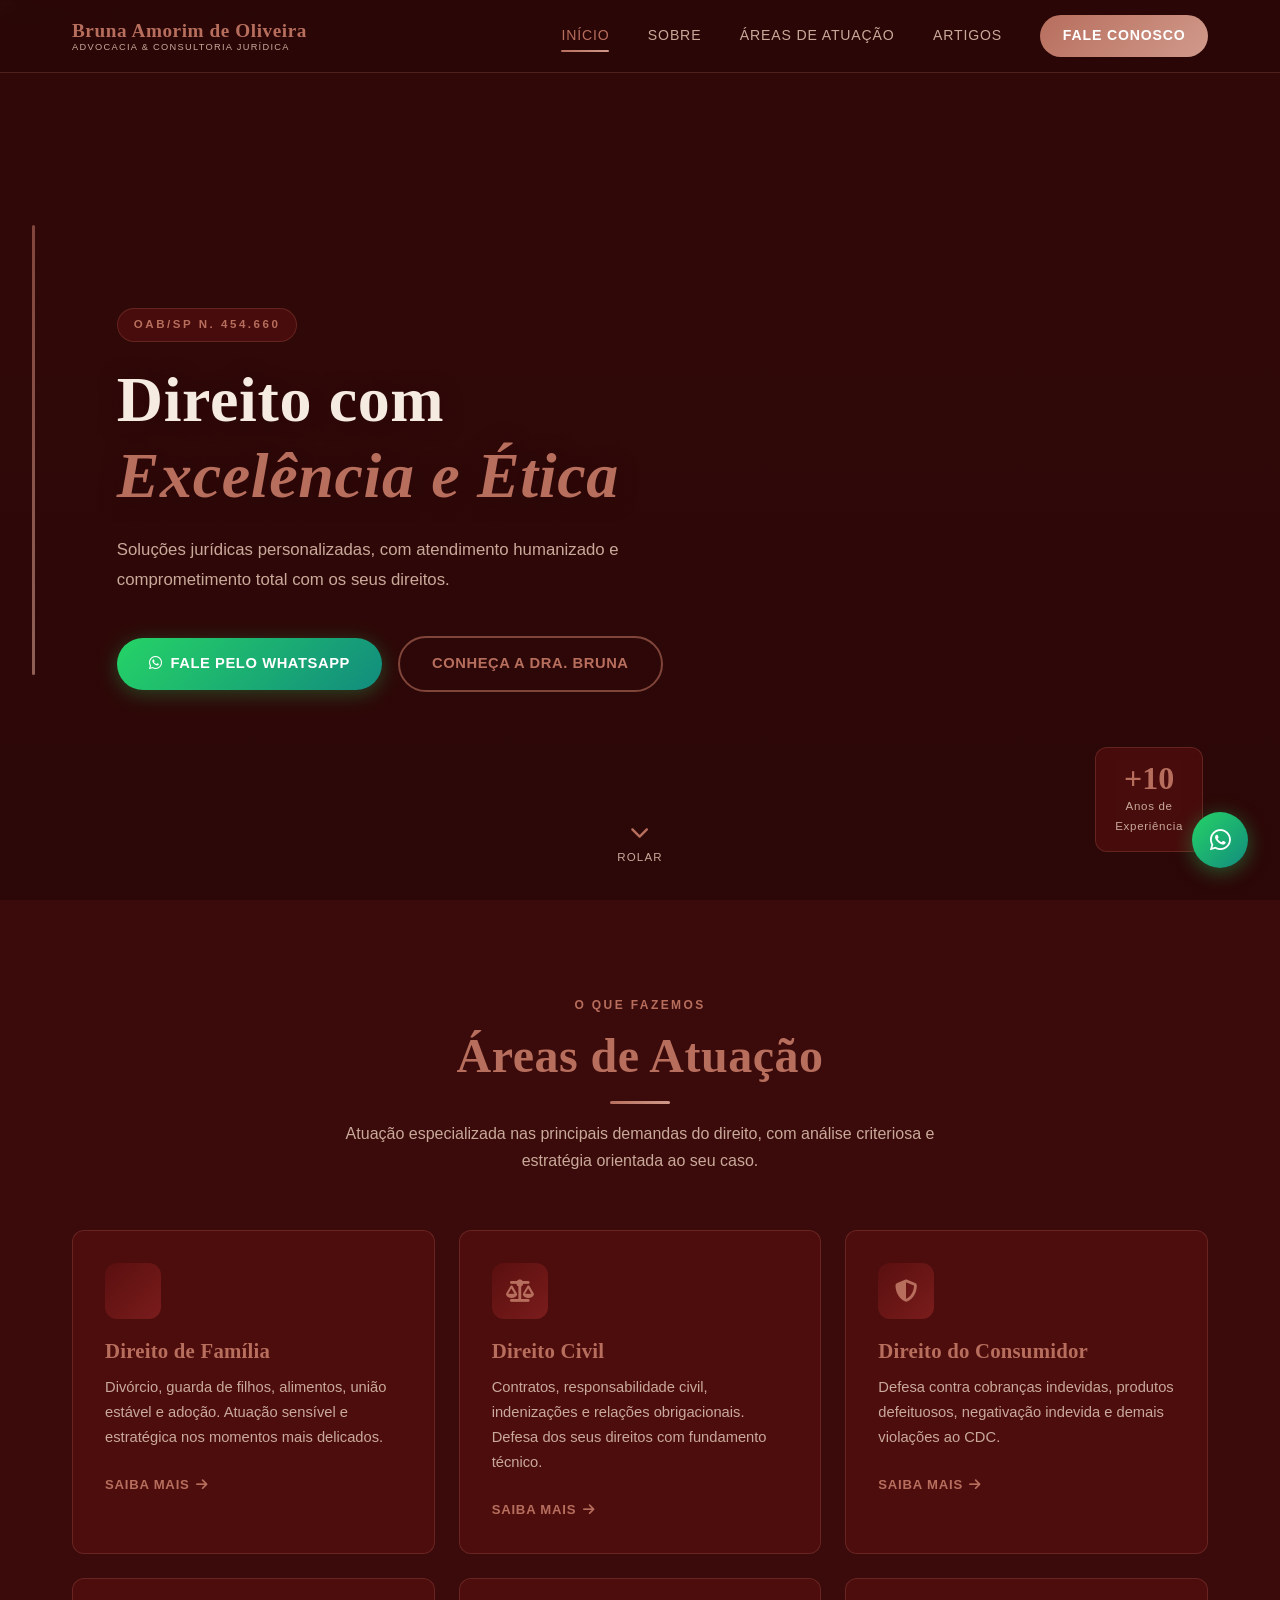
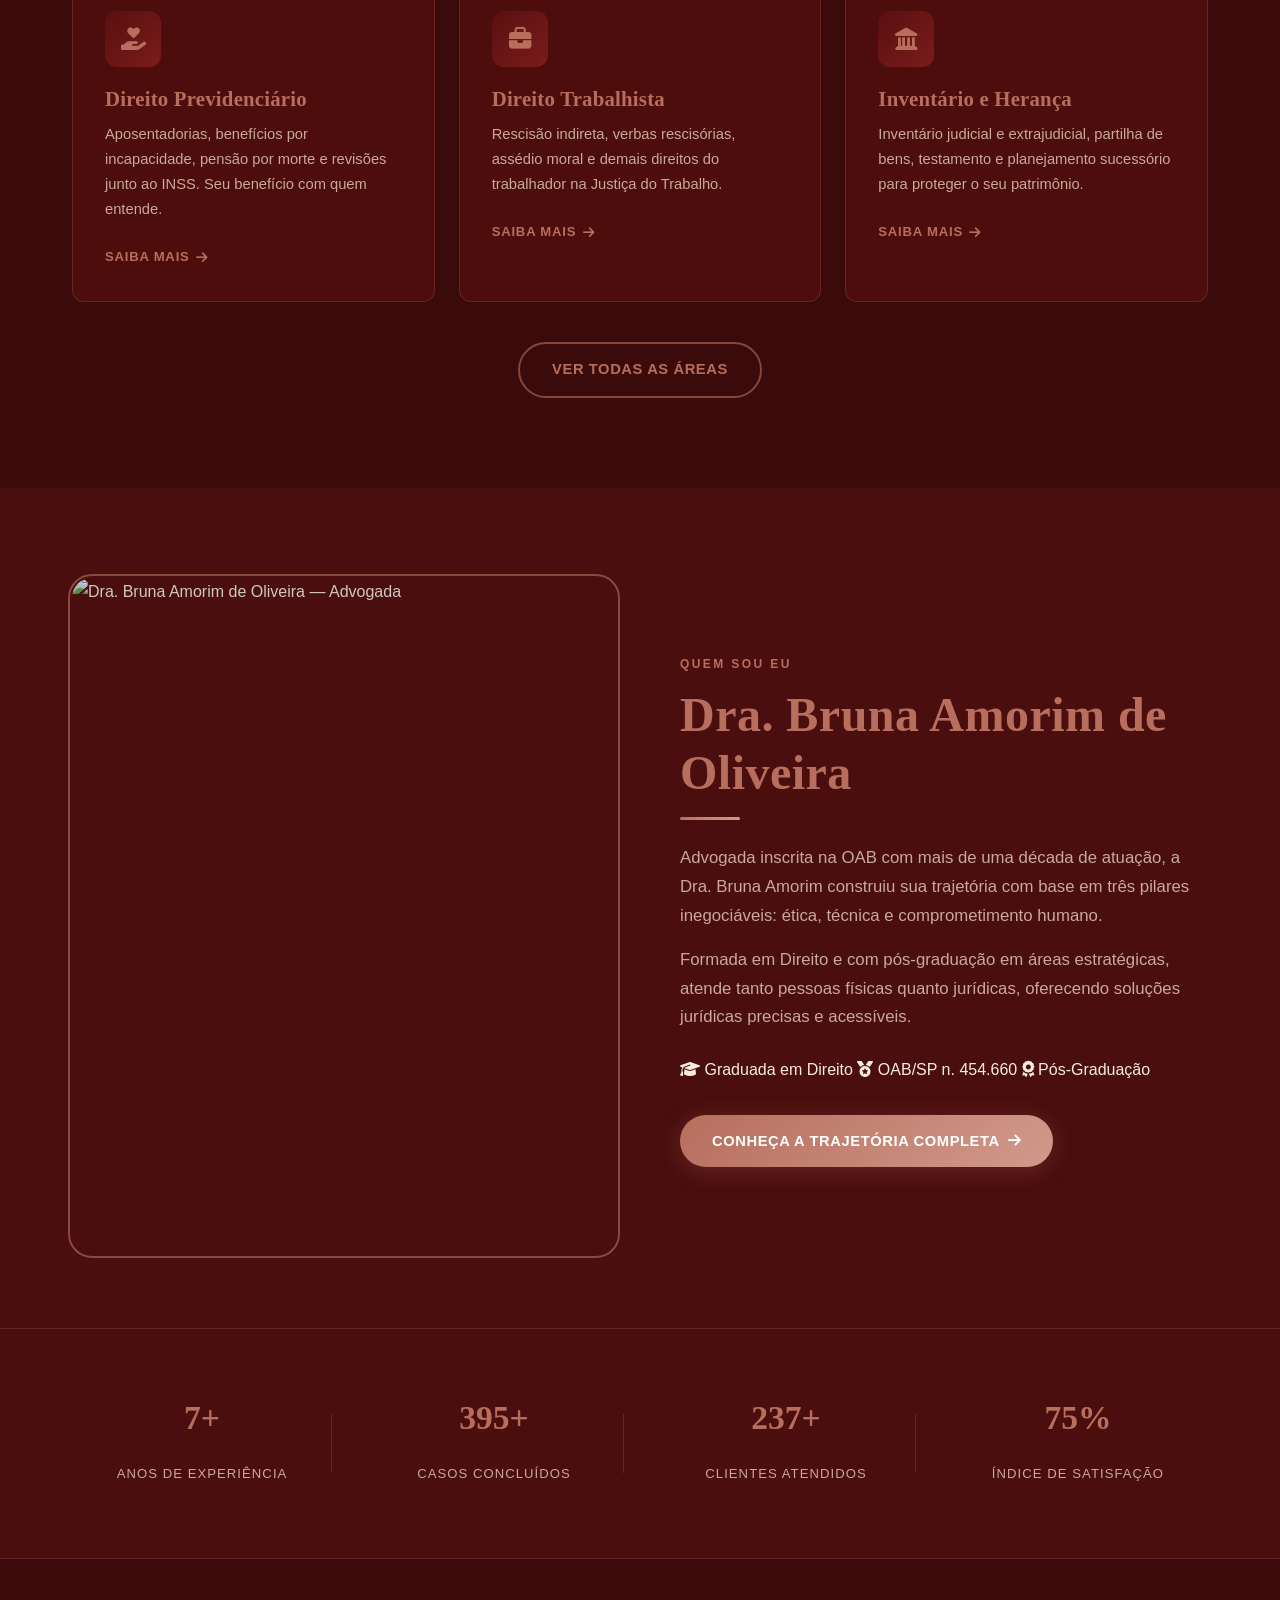
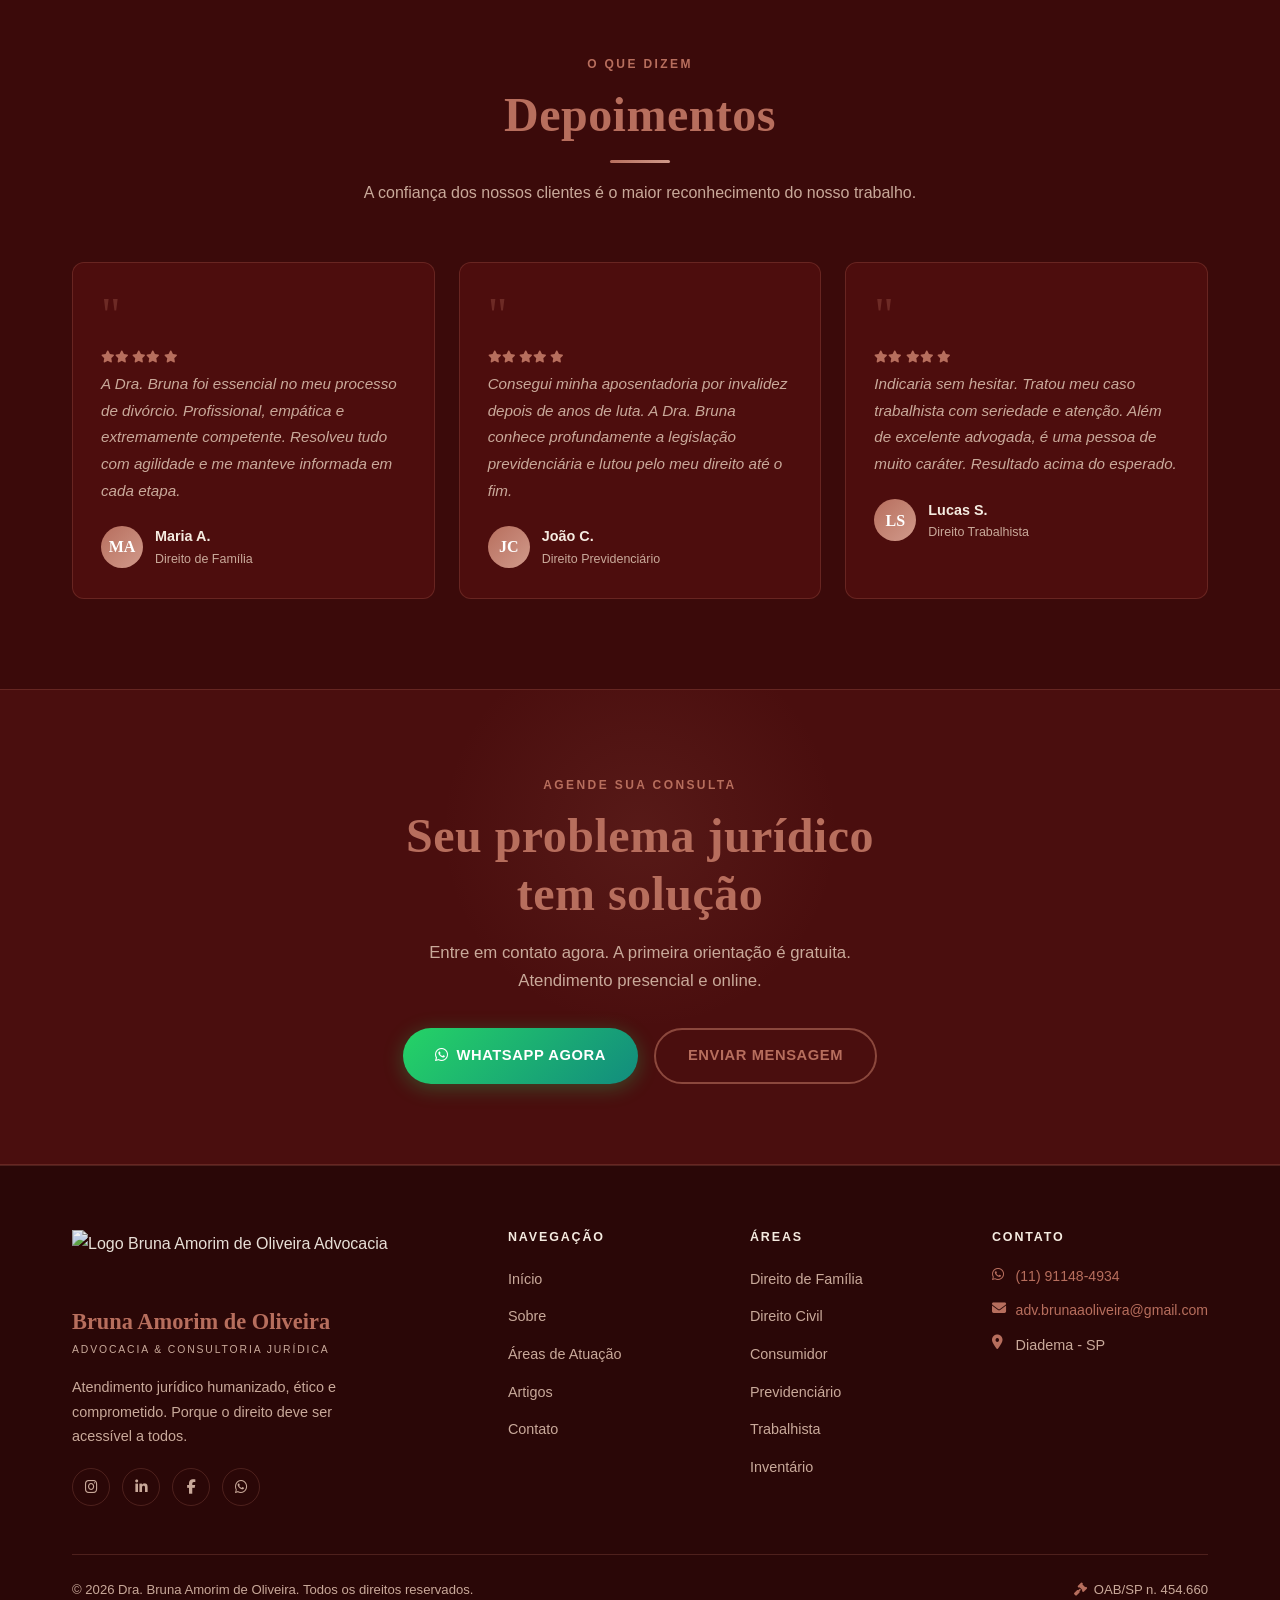
==== commit 46ed10d7: "feat: personalizacao com dados reais + acessibilidade + logo e foto oficial" ====
--- a/index.html
+++ b/index.html
@@ -5,15 +5,15 @@
     <meta name="viewport" content="width=device-width, initial-scale=1.0">
 
     <!-- SEO -->
-    <title>Dra. Bruna Amorim | Advogada — Direito com Excelência e Ética</title>
-    <meta name="description" content="Dra. Bruna Amorim, advogada com atuação em Direito de Família, Direito Civil, Previdenciário e mais. Atendimento humanizado e comprometido.">
+    <title>Dra. Bruna Amorim de Oliveira | Advogada — Direito com Excelência e Ética</title>
+    <meta name="description" content="Dra. Bruna Amorim de Oliveira, advogada OAB/SP n. 454.660, com atuação em Direito de Família, Civil, Previdenciário e mais. Diadema - SP.">
     <meta name="keywords" content="advogada, Bruna Amorim, direito de família, direito civil, previdenciário, trabalhista, OAB">
 
     <!-- Open Graph -->
-    <meta property="og:title" content="Dra. Bruna Amorim | Advogada">
-    <meta property="og:description" content="Direito com excelência, ética e comprometimento.">
+    <meta property="og:title" content="Dra. Bruna Amorim de Oliveira | Advogada">
+    <meta property="og:description" content="Direito com excelência, ética e comprometimento. OAB/SP n. 454.660 — Diadema, SP.">
     <meta property="og:type" content="website">
-    <meta property="og:url" content="https://brunamorim.adv.br">
+    <meta property="og:url" content="https://github.com/WDS1995/website-advogada-bruna-amorim">
 
     <!-- Favicon placeholder -->
     <link rel="icon" type="image/svg+xml" href="assets/images/brand/favicon.svg">
@@ -38,8 +38,8 @@
     <header>
         <div class="nav-overlay"></div>
         <div class="nav-container">
-            <a href="index.html" class="nav-logo" aria-label="Dra. Bruna Amorim — Início">
-                <span class="logo-name">Bruna Amorim</span>
+            <a href="index.html" class="nav-logo" aria-label="Dra. Bruna Amorim de Oliveira — Início">
+                <span class="logo-name">Bruna Amorim de Oliveira</span>
                 <span class="logo-sub">Advocacia &amp; Consultoria Jurídica</span>
             </a>
 
@@ -51,7 +51,7 @@
                 <a href="contato.html" class="nav-cta">Fale Conosco</a>
             </nav>
 
-            <button class="hamburger" aria-label="Abrir menu" aria-expanded="false">
+            <button class="hamburger" aria-label="Abrir menu" aria-expanded="false" aria-controls="nav-links">
                 <span></span>
                 <span></span>
                 <span></span>
@@ -70,7 +70,7 @@
         </div>
 
         <div class="hero-content">
-            <span class="hero-label animate-fade">OAB/XX 000.000</span>
+            <span class="hero-label animate-fade">OAB/SP n. 454.660</span>
             <h1 class="animate-fade-up">
                 Direito com<br><em>Excelência e Ética</em>
             </h1>
@@ -79,7 +79,7 @@
                 comprometimento total com os seus direitos.
             </p>
             <div class="hero-actions animate-fade-up reveal reveal-delay-2">
-                <a href="https://wa.me/5500000000000" target="_blank" rel="noopener" class="btn btn-whatsapp">
+                <a href="https://wa.me/5511911484934" target="_blank" rel="noopener" class="btn btn-whatsapp">
                     <i class="fa-brands fa-whatsapp"></i> Fale pelo WhatsApp
                 </a>
                 <a href="sobre.html" class="btn btn-outline">
@@ -193,12 +193,12 @@
         <div class="container">
             <div class="about-preview">
                 <div class="about-preview-img reveal">
-                    <img src="https://images.unsplash.com/photo-1607990281513-2c110a25bd8c?w=800&q=80"
-                         alt="Dra. Bruna Amorim — Advogada">
+                    <img src="assets/images/profile/bruna-amorim-oliveira.jpeg"
+                         alt="Dra. Bruna Amorim de Oliveira — Advogada">
                 </div>
                 <div class="about-preview-text reveal reveal-delay-1">
                     <span class="section-label">Quem sou eu</span>
-                    <h2>Dra. Bruna Amorim</h2>
+                    <h2>Dra. Bruna Amorim de Oliveira</h2>
                     <div class="divider divider-left"></div>
                     <p>
                         Advogada inscrita na OAB com mais de uma década de atuação,
@@ -212,10 +212,10 @@
                     </p>
                     <div class="credentials-strip" style="justify-content: flex-start; margin-top: 1.5rem; margin-bottom: 2rem;">
                         <span class="credential-badge">
-                            <i class="fa-solid fa-graduation-cap"></i> Direito — UFXX
+                            <i class="fa-solid fa-graduation-cap"></i> Graduada em Direito
                         </span>
                         <span class="credential-badge">
-                            <i class="fa-solid fa-medal"></i> OAB/XX 000.000
+                            <i class="fa-solid fa-medal"></i> OAB/SP n. 454.660
                         </span>
                         <span class="credential-badge">
                             <i class="fa-solid fa-award"></i> Pós-Graduação
@@ -347,7 +347,7 @@
             Atendimento presencial e online.
         </p>
         <div class="cta-actions reveal reveal-delay-3">
-            <a href="https://wa.me/5500000000000" target="_blank" rel="noopener" class="btn btn-whatsapp">
+            <a href="https://wa.me/5511911484934" target="_blank" rel="noopener" class="btn btn-whatsapp">
                 <i class="fa-brands fa-whatsapp"></i> WhatsApp Agora
             </a>
             <a href="contato.html" class="btn btn-outline">
@@ -364,7 +364,8 @@
             <div class="footer-grid">
                 <!-- Brand -->
                 <div class="footer-brand">
-                    <div class="logo-name">Bruna Amorim</div>
+                    <img src="assets/images/brand/logo-bruna-amorim.jpeg" alt="Logo Bruna Amorim de Oliveira Advocacia" class="footer-logo-img">
+                    <div class="logo-name">Bruna Amorim de Oliveira</div>
                     <div class="logo-sub">Advocacia &amp; Consultoria Jurídica</div>
                     <p>Atendimento jurídico humanizado, ético e comprometido.
                        Porque o direito deve ser acessível a todos.</p>
@@ -372,7 +373,7 @@
                         <a href="#" aria-label="Instagram"><i class="fa-brands fa-instagram"></i></a>
                         <a href="#" aria-label="LinkedIn"><i class="fa-brands fa-linkedin-in"></i></a>
                         <a href="#" aria-label="Facebook"><i class="fa-brands fa-facebook-f"></i></a>
-                        <a href="https://wa.me/5500000000000" target="_blank" rel="noopener" aria-label="WhatsApp">
+                        <a href="https://wa.me/5511911484934" target="_blank" rel="noopener" aria-label="WhatsApp">
                             <i class="fa-brands fa-whatsapp"></i>
                         </a>
                     </div>
@@ -408,31 +409,31 @@
                     <h5>Contato</h5>
                     <div class="contact-item">
                         <i class="fa-brands fa-whatsapp"></i>
-                        <a href="https://wa.me/5500000000000" target="_blank" rel="noopener">(00) 00000-0000</a>
+                        <a href="https://wa.me/5511911484934" target="_blank" rel="noopener">(11) 91148-4934</a>
                     </div>
                     <div class="contact-item">
                         <i class="fa-solid fa-envelope"></i>
-                        <a href="mailto:contato@brunamorim.adv.br">contato@brunamorim.adv.br</a>
+                        <a href="mailto:adv.brunaaoliveira@gmail.com">adv.brunaaoliveira@gmail.com</a>
                     </div>
                     <div class="contact-item">
                         <i class="fa-solid fa-location-dot"></i>
-                        <p style="margin:0">Cidade/UF — Brasil</p>
+                        <p style="margin:0">Diadema - SP</p>
                     </div>
                 </div>
             </div>
 
             <div class="footer-bottom">
-                <p>© 2026 Dra. Bruna Amorim. Todos os direitos reservados.</p>
+                <p>© 2026 Dra. Bruna Amorim de Oliveira. Todos os direitos reservados.</p>
                 <div class="footer-oab">
                     <i class="fa-solid fa-gavel"></i>
-                    OAB/XX 000.000
+                    OAB/SP n. 454.660
                 </div>
             </div>
         </div>
     </footer>
 
     <!-- Botão flutuante WhatsApp -->
-    <a href="https://wa.me/5500000000000" target="_blank" rel="noopener"
+    <a href="https://wa.me/5511911484934" target="_blank" rel="noopener"
        class="whatsapp-float" aria-label="Conversar pelo WhatsApp">
         <i class="fa-brands fa-whatsapp"></i>
     </a>
--- a/assets/css/style.css
+++ b/assets/css/style.css
@@ -107,18 +107,22 @@
 }
 .nav-logo .logo-name {
     font-family: 'Cormorant Garamond', serif;
-    font-size: 1.35rem;
+    font-size: clamp(0.95rem, 2vw, 1.2rem);
     font-weight: 700;
     color: var(--accent-primary);
     letter-spacing: 0.03em;
+    line-height: 1.15;
 }
 .nav-logo .logo-sub {
     font-family: 'Inter', sans-serif;
-    font-size: 0.62rem;
+    font-size: 0.58rem;
     font-weight: 500;
-    letter-spacing: 0.18em;
+    letter-spacing: 0.14em;
     text-transform: uppercase;
     color: var(--text-muted);
+}
+@media (max-width: 480px) {
+    .nav-logo .logo-sub { display: none; }
 }
 .nav-logo:hover .logo-name { color: var(--accent-light); }
 
@@ -250,9 +254,20 @@
     gap: 3rem;
     margin-bottom: 3rem;
 }
+.footer-logo-img {
+    height: 64px;
+    width: auto;
+    object-fit: contain;
+    margin-bottom: 0.6rem;
+    filter: brightness(0.95) saturate(0.85);
+}
+@media (max-width: 640px) {
+    .footer-logo-img { height: 52px; }
+}
+
 .footer-brand .logo-name {
     font-family: 'Cormorant Garamond', serif;
-    font-size: 1.6rem;
+    font-size: 1.4rem;
     font-weight: 700;
     color: var(--accent-primary);
 }
